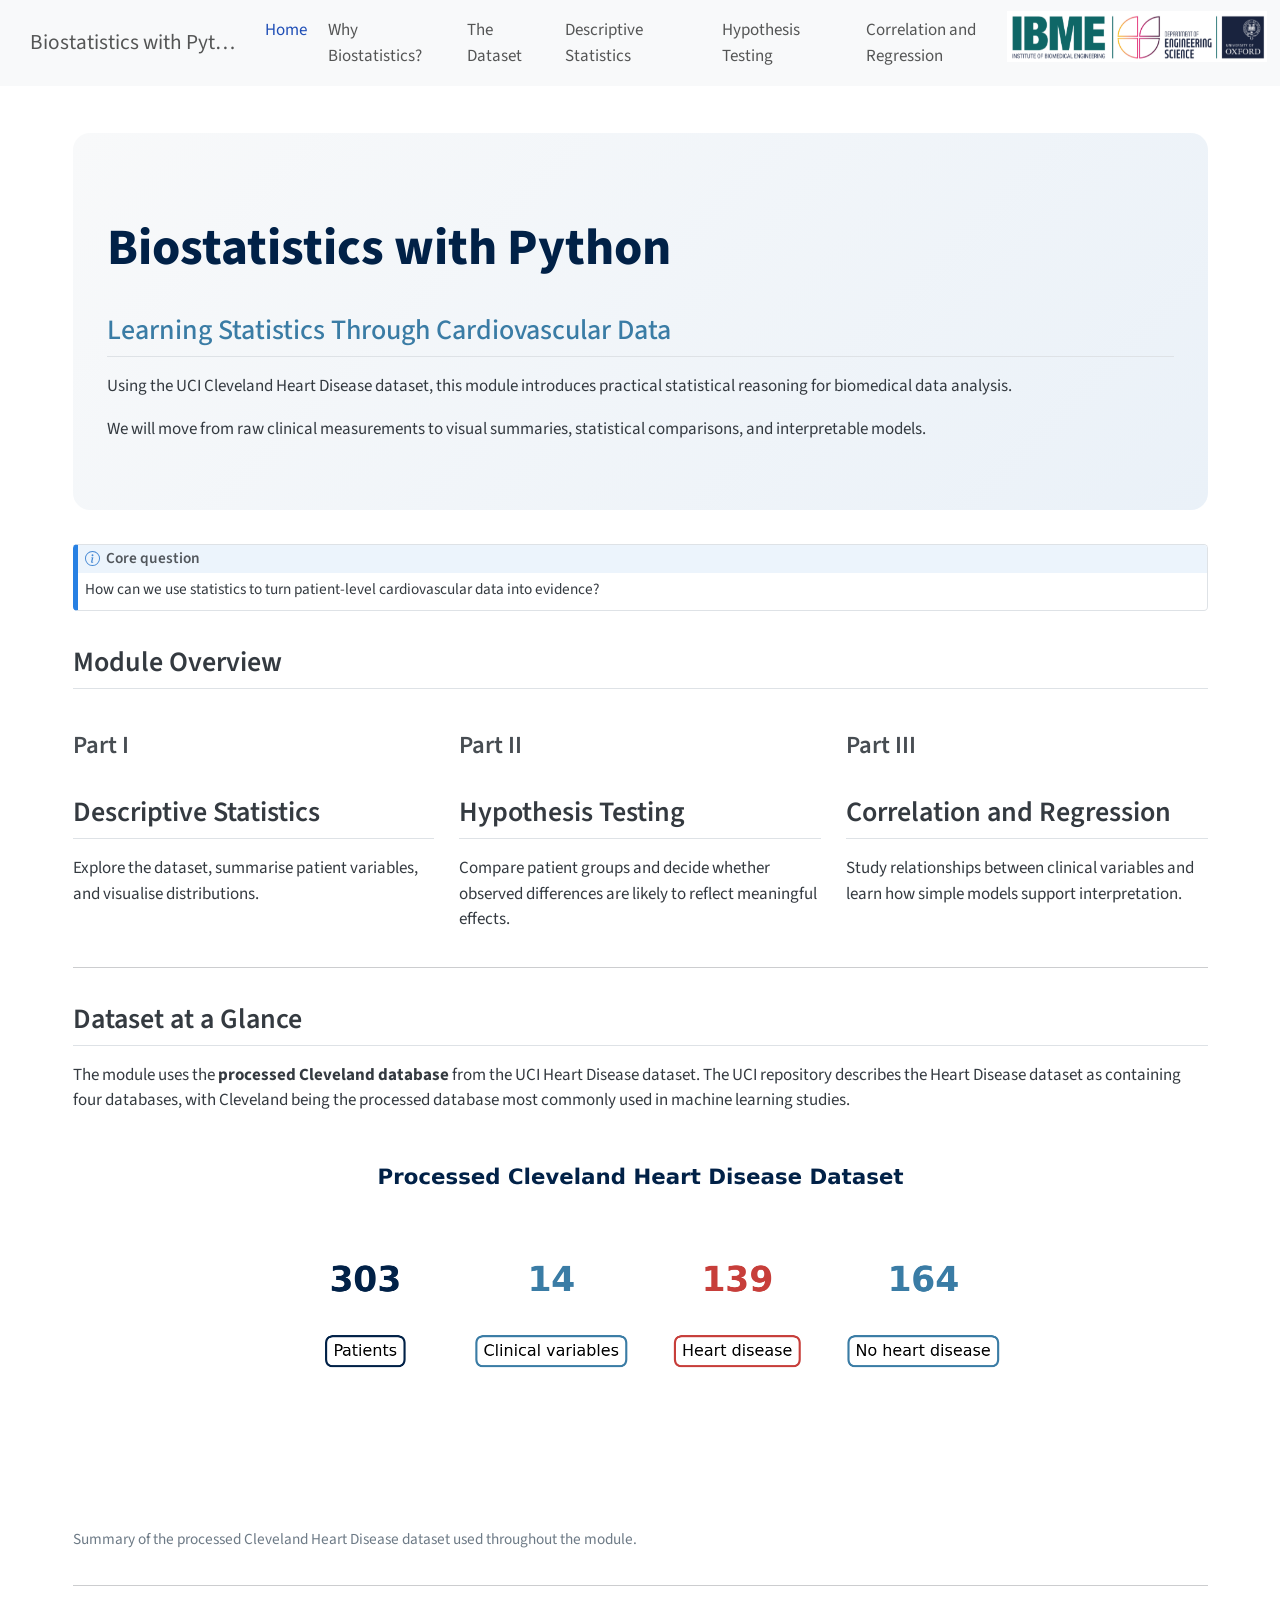
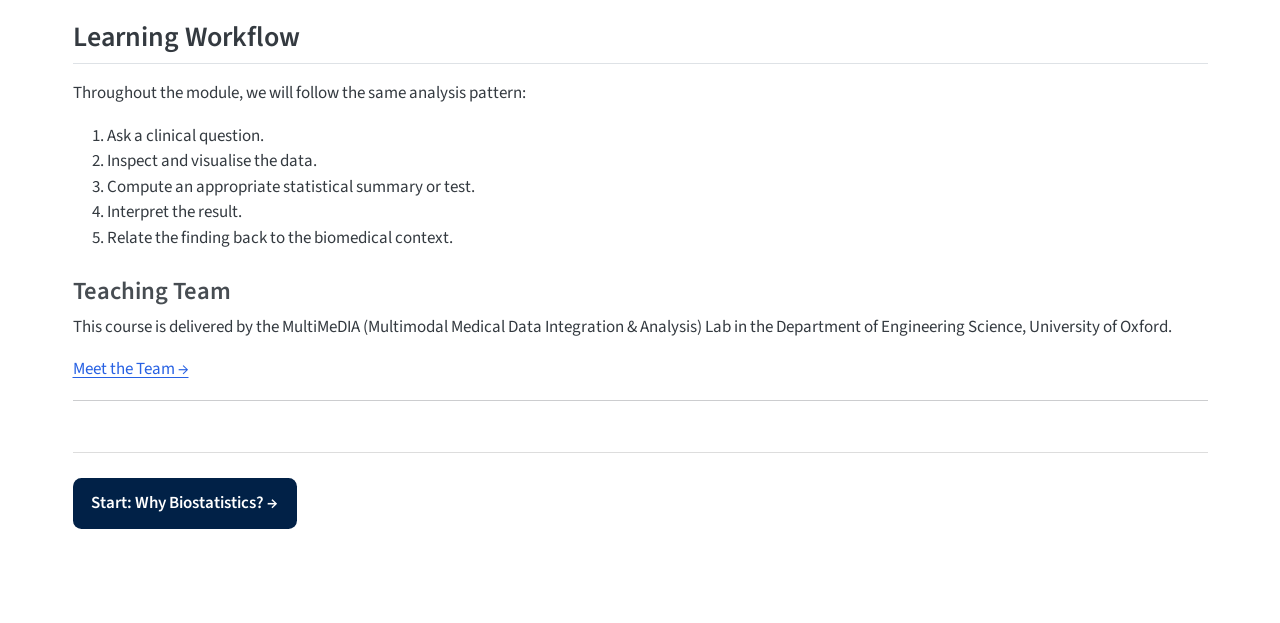
==== docs/index.html @ 5b2df34d "Render final website" ====
<!DOCTYPE html>
<html xmlns="http://www.w3.org/1999/xhtml" lang="en" xml:lang="en"><head>

<meta charset="utf-8">
<meta name="generator" content="quarto-1.9.38">

<meta name="viewport" content="width=device-width, initial-scale=1.0, user-scalable=yes">


<title>Biostatistics with Python</title>
<style>
/* Default styles provided by pandoc.
** See https://pandoc.org/MANUAL.html#variables-for-html for config info.
*/
code{white-space: pre-wrap;}
span.smallcaps{font-variant: small-caps;}
div.columns{display: flex; gap: min(4vw, 1.5em);}
div.column{flex: auto; overflow-x: auto;}
div.hanging-indent{margin-left: 1.5em; text-indent: -1.5em;}
ul.task-list{list-style: none;}
ul.task-list li input[type="checkbox"] {
  width: 0.8em;
  margin: 0 0.8em 0.2em -1em; /* quarto-specific, see https://github.com/quarto-dev/quarto-cli/issues/4556 */ 
  vertical-align: middle;
}
</style>


<script src="site_libs/quarto-nav/quarto-nav.js"></script>
<script src="site_libs/quarto-nav/headroom.min.js"></script>
<script src="site_libs/clipboard/clipboard.min.js"></script>
<script src="site_libs/quarto-search/autocomplete.umd.js"></script>
<script src="site_libs/quarto-search/fuse.min.js"></script>
<script src="site_libs/quarto-search/quarto-search.js"></script>
<meta name="quarto:offset" content="./">
<script src="site_libs/quarto-html/quarto.js" type="module"></script>
<script src="site_libs/quarto-html/tabsets/tabsets.js" type="module"></script>
<script src="site_libs/quarto-html/popper.min.js"></script>
<script src="site_libs/quarto-html/tippy.umd.min.js"></script>
<script src="site_libs/quarto-html/anchor.min.js"></script>
<link href="site_libs/quarto-html/tippy.css" rel="stylesheet">
<link href="site_libs/quarto-html/quarto-syntax-highlighting-15634bcf2e68342d4ad2dfa704d543f6.css" rel="stylesheet" id="quarto-text-highlighting-styles">
<script src="site_libs/bootstrap/bootstrap.min.js"></script>
<link href="site_libs/bootstrap/bootstrap-icons.css" rel="stylesheet">
<link href="site_libs/bootstrap/bootstrap-a0f9fd0d421825b736dc1bbcbcba2219.min.css" rel="stylesheet" append-hash="true" id="quarto-bootstrap" data-mode="light">
<script id="quarto-search-options" type="application/json">{
  "location": "navbar",
  "copy-button": false,
  "collapse-after": 3,
  "panel-placement": "end",
  "type": "overlay",
  "limit": 50,
  "keyboard-shortcut": [
    "f",
    "/",
    "s"
  ],
  "show-item-context": false,
  "language": {
    "search-no-results-text": "No results",
    "search-matching-documents-text": "matching documents",
    "search-copy-link-title": "Copy link to search",
    "search-hide-matches-text": "Hide additional matches",
    "search-more-match-text": "more match in this document",
    "search-more-matches-text": "more matches in this document",
    "search-clear-button-title": "Clear",
    "search-text-placeholder": "",
    "search-detached-cancel-button-title": "Cancel",
    "search-submit-button-title": "Submit",
    "search-label": "Search"
  }
}</script>


<link rel="stylesheet" href="styles.css">
</head>

<body class="nav-fixed quarto-light">

<div id="quarto-search-results"></div>
  <header id="quarto-header" class="headroom fixed-top">
    <nav class="navbar navbar-expand-lg " data-bs-theme="dark">
      <div class="navbar-container container-fluid">
      <div class="navbar-brand-container mx-auto">
    <a class="navbar-brand" href="./index.html">
    <span class="navbar-title">Biostatistics with Python</span>
    </a>
  </div>
            <div id="quarto-search" class="" title="Search"></div>
          <button class="navbar-toggler" type="button" data-bs-toggle="collapse" data-bs-target="#navbarCollapse" aria-controls="navbarCollapse" role="menu" aria-expanded="false" aria-label="Toggle navigation" onclick="if (window.quartoToggleHeadroom) { window.quartoToggleHeadroom(); }">
  <span class="navbar-toggler-icon"></span>
</button>
          <div class="collapse navbar-collapse" id="navbarCollapse">
            <ul class="navbar-nav navbar-nav-scroll me-auto">
  <li class="nav-item">
    <a class="nav-link active" href="./index.html" aria-current="page"> 
<span class="menu-text">Home</span></a>
  </li>  
  <li class="nav-item">
    <a class="nav-link" href="./why-biostatistics.html"> 
<span class="menu-text">Why Biostatistics?</span></a>
  </li>  
  <li class="nav-item">
    <a class="nav-link" href="./meet-the-dataset.html"> 
<span class="menu-text">The Dataset</span></a>
  </li>  
  <li class="nav-item">
    <a class="nav-link" href="./descriptive-statistics.html"> 
<span class="menu-text">Descriptive Statistics</span></a>
  </li>  
  <li class="nav-item">
    <a class="nav-link" href="./hypothesis-testing.html"> 
<span class="menu-text">Hypothesis Testing</span></a>
  </li>  
  <li class="nav-item">
    <a class="nav-link" href="./correlation-regression.html"> 
<span class="menu-text">Correlation and Regression</span></a>
  </li>  
  <li class="nav-item">
    <a class="nav-link" href="./meet-the-team.html"> 
<span class="menu-text">Meet the Team</span></a>
  </li>  
  <li class="nav-item compact">
    <a class="nav-link" href="https://eng.ox.ac.uk/multimedia" target="_blank"> <i class="bi bi-globe" role="img">
</i> 
<span class="menu-text"></span></a>
  </li>  
</ul>
          </div> <!-- /navcollapse -->
            <div class="quarto-navbar-tools">
</div>
      </div> <!-- /container-fluid -->
    </nav>
</header>
<!-- content -->
<div id="quarto-content" class="quarto-container page-columns page-rows-contents page-layout-full page-navbar">
<!-- sidebar -->
<!-- margin-sidebar -->
    
<!-- main -->
<main class="content column-page" id="quarto-document-content"><header id="title-block-header" class="quarto-title-block"></header>




<section id="biostatistics-with-python" class="level1 hero-banner">
<h1>Biostatistics with Python</h1>
<section id="learning-statistics-through-cardiovascular-data" class="level2">
<h2 class="anchored" data-anchor-id="learning-statistics-through-cardiovascular-data">Learning Statistics Through Cardiovascular Data</h2>
<p>Using the UCI Cleveland Heart Disease dataset, this module introduces practical statistical reasoning for biomedical data analysis.</p>
<p>We will move from raw clinical measurements to visual summaries, statistical comparisons, and interpretable models.</p>
</section>
</section>
<div class="callout callout-style-default callout-note callout-titled" title="Core question">
<div class="callout-header d-flex align-content-center">
<div class="callout-icon-container">
<i class="callout-icon"></i>
</div>
<div class="callout-title-container flex-fill">
<span class="screen-reader-only">Note</span>Core question
</div>
</div>
<div class="callout-body-container callout-body">
<p>How can we use statistics to turn patient-level cardiovascular data into evidence?</p>
</div>
</div>
<section id="module-overview" class="level2">
<h2 class="anchored" data-anchor-id="module-overview">Module Overview</h2>
<div class="grid">
<div class="g-col-4">
<section id="part-i" class="level3">
<h3 class="anchored" data-anchor-id="part-i">Part I</h3>
</section>
<section id="descriptive-statistics" class="level2">
<h2 class="anchored" data-anchor-id="descriptive-statistics">Descriptive Statistics</h2>
<p>Explore the dataset, summarise patient variables, and visualise distributions.</p>
</section>
</div>
<div class="g-col-4">
<section id="part-ii" class="level3">
<h3 class="anchored" data-anchor-id="part-ii">Part II</h3>
</section>
<section id="hypothesis-testing" class="level2">
<h2 class="anchored" data-anchor-id="hypothesis-testing">Hypothesis Testing</h2>
<p>Compare patient groups and decide whether observed differences are likely to reflect meaningful effects.</p>
</section>
</div>
<div class="g-col-4">
<section id="part-iii" class="level3">
<h3 class="anchored" data-anchor-id="part-iii">Part III</h3>
</section>
<section id="correlation-and-regression" class="level2">
<h2 class="anchored" data-anchor-id="correlation-and-regression">Correlation and Regression</h2>
<p>Study relationships between clinical variables and learn how simple models support interpretation.</p>
</section>
</div>
</div>
<hr>
</section>
<section id="dataset-at-a-glance" class="level2">
<h2 class="anchored" data-anchor-id="dataset-at-a-glance">Dataset at a Glance</h2>
<p>The module uses the <strong>processed Cleveland database</strong> from the UCI Heart Disease dataset. The UCI repository describes the Heart Disease dataset as containing four databases, with Cleveland being the processed database most commonly used in machine learning studies.</p>
<div id="5dc4c523" class="cell" data-execution_count="1">
<div class="cell-output cell-output-display">
<div class="quarto-figure quarto-figure-center">
<figure class="figure">
<p><img src="index_files/figure-html/cell-2-output-1.png" width="763" height="389" class="figure-img"></p>
<figcaption>Summary of the processed Cleveland Heart Disease dataset used throughout the module.</figcaption>
</figure>
</div>
</div>
</div>
<hr>
</section>
<section id="learning-workflow" class="level2">
<h2 class="anchored" data-anchor-id="learning-workflow">Learning Workflow</h2>
<p>Throughout the module, we will follow the same analysis pattern:</p>
<ol type="1">
<li>Ask a clinical question.</li>
<li>Inspect and visualise the data.</li>
<li>Compute an appropriate statistical summary or test.</li>
<li>Interpret the result.</li>
<li>Relate the finding back to the biomedical context.</li>
</ol>
<section id="teaching-team" class="level3">
<h3 class="anchored" data-anchor-id="teaching-team">Teaching Team</h3>
<p>This course is delivered by the MultiMeDIA (Multimodal Medical Data Integration &amp; Analysis) Lab in the Department of Engineering Science, University of Oxford.</p>
<div style="margin-top: 1rem;">
<p><a class="home-button" href="meet-the-team.html"> Meet the Team → </a></p>
</div>
<hr>
<div class="page-navigation column-page">
<p><a class="nav-button next" href="why-biostatistics.html">Start: Why Biostatistics? →</a></p>
</div>


</section>
</section>

</main> <!-- /main -->
<script id="quarto-html-after-body" type="application/javascript">
  window.document.addEventListener("DOMContentLoaded", function (event) {
    const icon = "";
    const anchorJS = new window.AnchorJS();
    anchorJS.options = {
      placement: 'right',
      icon: icon
    };
    anchorJS.add('.anchored');
    const isCodeAnnotation = (el) => {
      for (const clz of el.classList) {
        if (clz.startsWith('code-annotation-')) {                     
          return true;
        }
      }
      return false;
    }
    const onCopySuccess = function(e) {
      // button target
      const button = e.trigger;
      // don't keep focus
      button.blur();
      // flash "checked"
      button.classList.add('code-copy-button-checked');
      var currentTitle = button.getAttribute("title");
      button.setAttribute("title", "Copied!");
      let tooltip;
      if (window.bootstrap) {
        button.setAttribute("data-bs-toggle", "tooltip");
        button.setAttribute("data-bs-placement", "left");
        button.setAttribute("data-bs-title", "Copied!");
        tooltip = new bootstrap.Tooltip(button, 
          { trigger: "manual", 
            customClass: "code-copy-button-tooltip",
            offset: [0, -8]});
        tooltip.show();    
      }
      setTimeout(function() {
        if (tooltip) {
          tooltip.hide();
          button.removeAttribute("data-bs-title");
          button.removeAttribute("data-bs-toggle");
          button.removeAttribute("data-bs-placement");
        }
        button.setAttribute("title", currentTitle);
        button.classList.remove('code-copy-button-checked');
      }, 1000);
      // clear code selection
      e.clearSelection();
    }
    const getTextToCopy = function(trigger) {
      const outerScaffold = trigger.parentElement.cloneNode(true);
      const codeEl = outerScaffold.querySelector('code');
      for (const childEl of codeEl.children) {
        if (isCodeAnnotation(childEl)) {
          childEl.remove();
        }
      }
      return codeEl.innerText;
    }
    const clipboard = new window.ClipboardJS('.code-copy-button:not([data-in-quarto-modal])', {
      text: getTextToCopy
    });
    clipboard.on('success', onCopySuccess);
    if (window.document.getElementById('quarto-embedded-source-code-modal')) {
      const clipboardModal = new window.ClipboardJS('.code-copy-button[data-in-quarto-modal]', {
        text: getTextToCopy,
        container: window.document.getElementById('quarto-embedded-source-code-modal')
      });
      clipboardModal.on('success', onCopySuccess);
    }
      var localhostRegex = new RegExp(/^(?:http|https):\/\/localhost\:?[0-9]*\//);
      var mailtoRegex = new RegExp(/^mailto:/);
        var filterRegex = new RegExp("https:\/\/multimedia-oxford\.github\.io\/Biostatistics\/");
      var isInternal = (href) => {
          return filterRegex.test(href) || localhostRegex.test(href) || mailtoRegex.test(href);
      }
      // Inspect non-navigation links and adorn them if external
     var links = window.document.querySelectorAll('a[href]:not(.nav-link):not(.navbar-brand):not(.toc-action):not(.sidebar-link):not(.sidebar-item-toggle):not(.pagination-link):not(.no-external):not([aria-hidden]):not(.dropdown-item):not(.quarto-navigation-tool):not(.about-link)');
      for (var i=0; i<links.length; i++) {
        const link = links[i];
        if (!isInternal(link.href)) {
          // undo the damage that might have been done by quarto-nav.js in the case of
          // links that we want to consider external
          if (link.dataset.originalHref !== undefined) {
            link.href = link.dataset.originalHref;
          }
        }
      }
    function tippyHover(el, contentFn, onTriggerFn, onUntriggerFn) {
      const config = {
        allowHTML: true,
        maxWidth: 500,
        delay: 100,
        arrow: false,
        appendTo: function(el) {
            return el.parentElement;
        },
        interactive: true,
        interactiveBorder: 10,
        theme: 'quarto',
        placement: 'bottom-start',
      };
      if (contentFn) {
        config.content = contentFn;
      }
      if (onTriggerFn) {
        config.onTrigger = onTriggerFn;
      }
      if (onUntriggerFn) {
        config.onUntrigger = onUntriggerFn;
      }
      window.tippy(el, config); 
    }
    const noterefs = window.document.querySelectorAll('a[role="doc-noteref"]');
    for (var i=0; i<noterefs.length; i++) {
      const ref = noterefs[i];
      tippyHover(ref, function() {
        // use id or data attribute instead here
        let href = ref.getAttribute('data-footnote-href') || ref.getAttribute('href');
        try { href = new URL(href).hash; } catch {}
        const id = href.replace(/^#\/?/, "");
        const note = window.document.getElementById(id);
        if (note) {
          return note.innerHTML;
        } else {
          return "";
        }
      });
    }
    const xrefs = window.document.querySelectorAll('a.quarto-xref');
    const processXRef = (id, note) => {
      // Strip column container classes
      const stripColumnClz = (el) => {
        el.classList.remove("page-full", "page-columns");
        if (el.children) {
          for (const child of el.children) {
            stripColumnClz(child);
          }
        }
      }
      stripColumnClz(note)
      if (id === null || id.startsWith('sec-')) {
        // Special case sections, only their first couple elements
        const container = document.createElement("div");
        if (note.children && note.children.length > 2) {
          container.appendChild(note.children[0].cloneNode(true));
          for (let i = 1; i < note.children.length; i++) {
            const child = note.children[i];
            if (child.tagName === "P" && child.innerText === "") {
              continue;
            } else {
              container.appendChild(child.cloneNode(true));
              break;
            }
          }
          if (window.Quarto?.typesetMath) {
            window.Quarto.typesetMath(container);
          }
          return container.innerHTML
        } else {
          if (window.Quarto?.typesetMath) {
            window.Quarto.typesetMath(note);
          }
          return note.innerHTML;
        }
      } else {
        // Remove any anchor links if they are present
        const anchorLink = note.querySelector('a.anchorjs-link');
        if (anchorLink) {
          anchorLink.remove();
        }
        if (window.Quarto?.typesetMath) {
          window.Quarto.typesetMath(note);
        }
        if (note.classList.contains("callout")) {
          return note.outerHTML;
        } else {
          return note.innerHTML;
        }
      }
    }
    for (var i=0; i<xrefs.length; i++) {
      const xref = xrefs[i];
      tippyHover(xref, undefined, function(instance) {
        instance.disable();
        let url = xref.getAttribute('href');
        let hash = undefined; 
        if (url.startsWith('#')) {
          hash = url;
        } else {
          try { hash = new URL(url).hash; } catch {}
        }
        if (hash) {
          const id = hash.replace(/^#\/?/, "");
          const note = window.document.getElementById(id);
          if (note !== null) {
            try {
              const html = processXRef(id, note.cloneNode(true));
              instance.setContent(html);
            } finally {
              instance.enable();
              instance.show();
            }
          } else {
            // See if we can fetch this
            fetch(url.split('#')[0])
            .then(res => res.text())
            .then(html => {
              const parser = new DOMParser();
              const htmlDoc = parser.parseFromString(html, "text/html");
              const note = htmlDoc.getElementById(id);
              if (note !== null) {
                const html = processXRef(id, note);
                instance.setContent(html);
              } 
            }).finally(() => {
              instance.enable();
              instance.show();
            });
          }
        } else {
          // See if we can fetch a full url (with no hash to target)
          // This is a special case and we should probably do some content thinning / targeting
          fetch(url)
          .then(res => res.text())
          .then(html => {
            const parser = new DOMParser();
            const htmlDoc = parser.parseFromString(html, "text/html");
            const note = htmlDoc.querySelector('main.content');
            if (note !== null) {
              // This should only happen for chapter cross references
              // (since there is no id in the URL)
              // remove the first header
              if (note.children.length > 0 && note.children[0].tagName === "HEADER") {
                note.children[0].remove();
              }
              const html = processXRef(null, note);
              instance.setContent(html);
            } 
          }).finally(() => {
            instance.enable();
            instance.show();
          });
        }
      }, function(instance) {
      });
    }
        let selectedAnnoteEl;
        const selectorForAnnotation = ( cell, annotation) => {
          let cellAttr = 'data-code-cell="' + cell + '"';
          let lineAttr = 'data-code-annotation="' +  annotation + '"';
          const selector = 'span[' + cellAttr + '][' + lineAttr + ']';
          return selector;
        }
        const selectCodeLines = (annoteEl) => {
          const doc = window.document;
          const targetCell = annoteEl.getAttribute("data-target-cell");
          const targetAnnotation = annoteEl.getAttribute("data-target-annotation");
          const annoteSpan = window.document.querySelector(selectorForAnnotation(targetCell, targetAnnotation));
          const lines = annoteSpan.getAttribute("data-code-lines").split(",");
          const lineIds = lines.map((line) => {
            return targetCell + "-" + line;
          })
          let top = null;
          let height = null;
          let parent = null;
          if (lineIds.length > 0) {
              //compute the position of the single el (top and bottom and make a div)
              const el = window.document.getElementById(lineIds[0]);
              top = el.offsetTop;
              height = el.offsetHeight;
              parent = el.parentElement.parentElement;
            if (lineIds.length > 1) {
              const lastEl = window.document.getElementById(lineIds[lineIds.length - 1]);
              const bottom = lastEl.offsetTop + lastEl.offsetHeight;
              height = bottom - top;
            }
            if (top !== null && height !== null && parent !== null) {
              // cook up a div (if necessary) and position it 
              let div = window.document.getElementById("code-annotation-line-highlight");
              if (div === null) {
                div = window.document.createElement("div");
                div.setAttribute("id", "code-annotation-line-highlight");
                div.style.position = 'absolute';
                parent.appendChild(div);
              }
              div.style.top = top - 2 + "px";
              div.style.height = height + 4 + "px";
              div.style.left = 0;
              let gutterDiv = window.document.getElementById("code-annotation-line-highlight-gutter");
              if (gutterDiv === null) {
                gutterDiv = window.document.createElement("div");
                gutterDiv.setAttribute("id", "code-annotation-line-highlight-gutter");
                gutterDiv.style.position = 'absolute';
                const codeCell = window.document.getElementById(targetCell);
                const gutter = codeCell.querySelector('.code-annotation-gutter');
                gutter.appendChild(gutterDiv);
              }
              gutterDiv.style.top = top - 2 + "px";
              gutterDiv.style.height = height + 4 + "px";
            }
            selectedAnnoteEl = annoteEl;
          }
        };
        const unselectCodeLines = () => {
          const elementsIds = ["code-annotation-line-highlight", "code-annotation-line-highlight-gutter"];
          elementsIds.forEach((elId) => {
            const div = window.document.getElementById(elId);
            if (div) {
              div.remove();
            }
          });
          selectedAnnoteEl = undefined;
        };
          // Handle positioning of the toggle
      window.addEventListener(
        "resize",
        throttle(() => {
          elRect = undefined;
          if (selectedAnnoteEl) {
            selectCodeLines(selectedAnnoteEl);
          }
        }, 10)
      );
      function throttle(fn, ms) {
      let throttle = false;
      let timer;
        return (...args) => {
          if(!throttle) { // first call gets through
              fn.apply(this, args);
              throttle = true;
          } else { // all the others get throttled
              if(timer) clearTimeout(timer); // cancel #2
              timer = setTimeout(() => {
                fn.apply(this, args);
                timer = throttle = false;
              }, ms);
          }
        };
      }
        // Attach click handler to the DT
        const annoteDls = window.document.querySelectorAll('dt[data-target-cell]');
        for (const annoteDlNode of annoteDls) {
          annoteDlNode.addEventListener('click', (event) => {
            const clickedEl = event.target;
            if (clickedEl !== selectedAnnoteEl) {
              unselectCodeLines();
              const activeEl = window.document.querySelector('dt[data-target-cell].code-annotation-active');
              if (activeEl) {
                activeEl.classList.remove('code-annotation-active');
              }
              selectCodeLines(clickedEl);
              clickedEl.classList.add('code-annotation-active');
            } else {
              // Unselect the line
              unselectCodeLines();
              clickedEl.classList.remove('code-annotation-active');
            }
          });
        }
    const findCites = (el) => {
      const parentEl = el.parentElement;
      if (parentEl) {
        const cites = parentEl.dataset.cites;
        if (cites) {
          return {
            el,
            cites: cites.split(' ')
          };
        } else {
          return findCites(el.parentElement)
        }
      } else {
        return undefined;
      }
    };
    var bibliorefs = window.document.querySelectorAll('a[role="doc-biblioref"]');
    for (var i=0; i<bibliorefs.length; i++) {
      const ref = bibliorefs[i];
      const citeInfo = findCites(ref);
      if (citeInfo) {
        tippyHover(citeInfo.el, function() {
          var popup = window.document.createElement('div');
          citeInfo.cites.forEach(function(cite) {
            var citeDiv = window.document.createElement('div');
            citeDiv.classList.add('hanging-indent');
            citeDiv.classList.add('csl-entry');
            var biblioDiv = window.document.getElementById('ref-' + cite);
            if (biblioDiv) {
              citeDiv.innerHTML = biblioDiv.innerHTML;
            }
            popup.appendChild(citeDiv);
          });
          return popup.innerHTML;
        });
      }
    }
  });
  </script>
</div> <!-- /content -->




</body></html>
---- docs/site_libs/quarto-html/tippy.css ----
.tippy-box[data-animation=fade][data-state=hidden]{opacity:0}[data-tippy-root]{max-width:calc(100vw - 10px)}.tippy-box{position:relative;background-color:#333;color:#fff;border-radius:4px;font-size:14px;line-height:1.4;white-space:normal;outline:0;transition-property:transform,visibility,opacity}.tippy-box[data-placement^=top]>.tippy-arrow{bottom:0}.tippy-box[data-placement^=top]>.tippy-arrow:before{bottom:-7px;left:0;border-width:8px 8px 0;border-top-color:initial;transform-origin:center top}.tippy-box[data-placement^=bottom]>.tippy-arrow{top:0}.tippy-box[data-placement^=bottom]>.tippy-arrow:before{top:-7px;left:0;border-width:0 8px 8px;border-bottom-color:initial;transform-origin:center bottom}.tippy-box[data-placement^=left]>.tippy-arrow{right:0}.tippy-box[data-placement^=left]>.tippy-arrow:before{border-width:8px 0 8px 8px;border-left-color:initial;right:-7px;transform-origin:center left}.tippy-box[data-placement^=right]>.tippy-arrow{left:0}.tippy-box[data-placement^=right]>.tippy-arrow:before{left:-7px;border-width:8px 8px 8px 0;border-right-color:initial;transform-origin:center right}.tippy-box[data-inertia][data-state=visible]{transition-timing-function:cubic-bezier(.54,1.5,.38,1.11)}.tippy-arrow{width:16px;height:16px;color:#333}.tippy-arrow:before{content:"";position:absolute;border-color:transparent;border-style:solid}.tippy-content{position:relative;padding:5px 9px;z-index:1}
---- docs/site_libs/quarto-html/quarto-syntax-highlighting-15634bcf2e68342d4ad2dfa704d543f6.css ----
/* quarto syntax highlight colors */
:root {
  --quarto-hl-ot-color: #003B4F;
  --quarto-hl-at-color: #657422;
  --quarto-hl-ss-color: #20794D;
  --quarto-hl-an-color: #5E5E5E;
  --quarto-hl-fu-color: #4758AB;
  --quarto-hl-st-color: #20794D;
  --quarto-hl-cf-color: #003B4F;
  --quarto-hl-op-color: #5E5E5E;
  --quarto-hl-er-color: #AD0000;
  --quarto-hl-bn-color: #AD0000;
  --quarto-hl-al-color: #AD0000;
  --quarto-hl-va-color: #111111;
  --quarto-hl-bu-color: inherit;
  --quarto-hl-ex-color: inherit;
  --quarto-hl-pp-color: #AD0000;
  --quarto-hl-in-color: #5E5E5E;
  --quarto-hl-vs-color: #20794D;
  --quarto-hl-wa-color: #5E5E5E;
  --quarto-hl-do-color: #5E5E5E;
  --quarto-hl-im-color: #00769E;
  --quarto-hl-ch-color: #20794D;
  --quarto-hl-dt-color: #AD0000;
  --quarto-hl-fl-color: #AD0000;
  --quarto-hl-co-color: #5E5E5E;
  --quarto-hl-cv-color: #5E5E5E;
  --quarto-hl-cn-color: #8f5902;
  --quarto-hl-sc-color: #5E5E5E;
  --quarto-hl-dv-color: #AD0000;
  --quarto-hl-kw-color: #003B4F;
}

/* other quarto variables */
:root {
  --quarto-font-monospace: SFMono-Regular, Menlo, Monaco, Consolas, "Liberation Mono", "Courier New", monospace;
}

/* syntax highlight based on Pandoc's rules */
pre > code.sourceCode > span {
  color: #003B4F;
}

code.sourceCode > span {
  color: #003B4F;
}

div.sourceCode,
div.sourceCode pre.sourceCode {
  color: #003B4F;
}

/* Normal */
code span {
  color: #003B4F;
}

/* Alert */
code span.al {
  color: #AD0000;
  font-style: inherit;
}

/* Annotation */
code span.an {
  color: #5E5E5E;
  font-style: inherit;
}

/* Attribute */
code span.at {
  color: #657422;
  font-style: inherit;
}

/* BaseN */
code span.bn {
  color: #AD0000;
  font-style: inherit;
}

/* BuiltIn */
code span.bu {
  font-style: inherit;
}

/* ControlFlow */
code span.cf {
  color: #003B4F;
  font-weight: bold;
  font-style: inherit;
}

/* Char */
code span.ch {
  color: #20794D;
  font-style: inherit;
}

/* Constant */
code span.cn {
  color: #8f5902;
  font-style: inherit;
}

/* Comment */
code span.co {
  color: #5E5E5E;
  font-style: inherit;
}

/* CommentVar */
code span.cv {
  color: #5E5E5E;
  font-style: italic;
}

/* Documentation */
code span.do {
  color: #5E5E5E;
  font-style: italic;
}

/* DataType */
code span.dt {
  color: #AD0000;
  font-style: inherit;
}

/* DecVal */
code span.dv {
  color: #AD0000;
  font-style: inherit;
}

/* Error */
code span.er {
  color: #AD0000;
  font-style: inherit;
}

/* Extension */
code span.ex {
  font-style: inherit;
}

/* Float */
code span.fl {
  color: #AD0000;
  font-style: inherit;
}

/* Function */
code span.fu {
  color: #4758AB;
  font-style: inherit;
}

/* Import */
code span.im {
  color: #00769E;
  font-style: inherit;
}

/* Information */
code span.in {
  color: #5E5E5E;
  font-style: inherit;
}

/* Keyword */
code span.kw {
  color: #003B4F;
  font-weight: bold;
  font-style: inherit;
}

/* Operator */
code span.op {
  color: #5E5E5E;
  font-style: inherit;
}

/* Other */
code span.ot {
  color: #003B4F;
  font-style: inherit;
}

/* Preprocessor */
code span.pp {
  color: #AD0000;
  font-style: inherit;
}

/* SpecialChar */
code span.sc {
  color: #5E5E5E;
  font-style: inherit;
}

/* SpecialString */
code span.ss {
  color: #20794D;
  font-style: inherit;
}

/* String */
code span.st {
  color: #20794D;
  font-style: inherit;
}

/* Variable */
code span.va {
  color: #111111;
  font-style: inherit;
}

/* VerbatimString */
code span.vs {
  color: #20794D;
  font-style: inherit;
}

/* Warning */
code span.wa {
  color: #5E5E5E;
  font-style: italic;
}

.prevent-inlining {
  content: "</";
}

/*# sourceMappingURL=f23921c56f73e400b49028c9186a1aa0.css.map */
---- docs/styles.css ----
.hero-banner {
  padding: 3rem 2rem;
  border-radius: 1rem;
  background: linear-gradient(135deg, #f8f9fa 0%, #eaf1f8 100%);
  margin-bottom: 2rem;
}

.hero-banner h1 {
  color: #002147;
  font-size: 3rem;
  font-weight: 750;
}

.hero-banner h2 {
  color: #3A7CA5;
  font-weight: 500;
}

.homepage #title-block-header {
  display: none;
}

.callout-note {
  border-left-color: #002147;
}

.callout-tip {
  border-left-color: #3A7CA5;
}

.callout-important {
  border-left-color: #C73E3A;
}

.callout-warning {
  border-left-color: #C73E3A;
}

.quarto-title-block .title {
  color: #002147;
}

table {
  width: 100%;
}

.figure-caption {
  font-size: 0.95rem;
  color: #555555;
}

img {
  border-radius: 0.35rem;
}

.subtitle {
  color: #3A7CA5;
}

/* Department/IBME/Oxford logo on the top-right of every page. */
body::before {
  content: "";
  position: fixed;
  top: 0.45rem;
  right: 0.75rem;
  width: 260px;
  height: 58px;
  background-image: url("image/logo.png");
  background-repeat: no-repeat;
  background-size: contain;
  background-position: right center;
  z-index: 1100;
  pointer-events: none;
}

.navbar {
  min-height: 76px;
  padding-right: 300px;
}

/* Hide the large logo on narrower screens to avoid overlap. */
@media (max-width: 1250px) {
  body::before {
    display: none;
  }

  .navbar {
    min-height: 56px;
  }
}


.page-navigation {
  display: flex;
  justify-content: space-between;
  gap: 1rem;
  margin-top: 3rem;
  padding-top: 1.5rem;
  border-top: 1px solid #dddddd;
}

.nav-button {
  display: inline-block;
  padding: 0.75rem 1.1rem;
  border-radius: 0.5rem;
  background: #002147;
  color: white;
  text-decoration: none;
  font-weight: 600;
}

.nav-button:hover {
  background: #3A7CA5;
  color: white;
  text-decoration: none;
}

.nav-button.next {
  margin-left: auto;
}

.nav-button.previous {
  margin-right: auto;
}

.team-grid {
  display: grid;
  grid-template-columns: repeat(auto-fit, minmax(220px, 1fr));
  gap: 1.5rem;
  margin-top: 1.5rem;
}

.team-grid.single {
  max-width: 320px;
}

.team-card {
  border: 1px solid #dddddd;
  border-radius: 1rem;
  padding: 1.25rem;
  background: #ffffff;
  box-shadow: 0 2px 8px rgba(0,0,0,0.04);
  text-align: center;
}

.team-card img {
  width: 150px;
  height: 150px;
  object-fit: cover;
  border-radius: 50%;
  margin-bottom: 1rem;
}
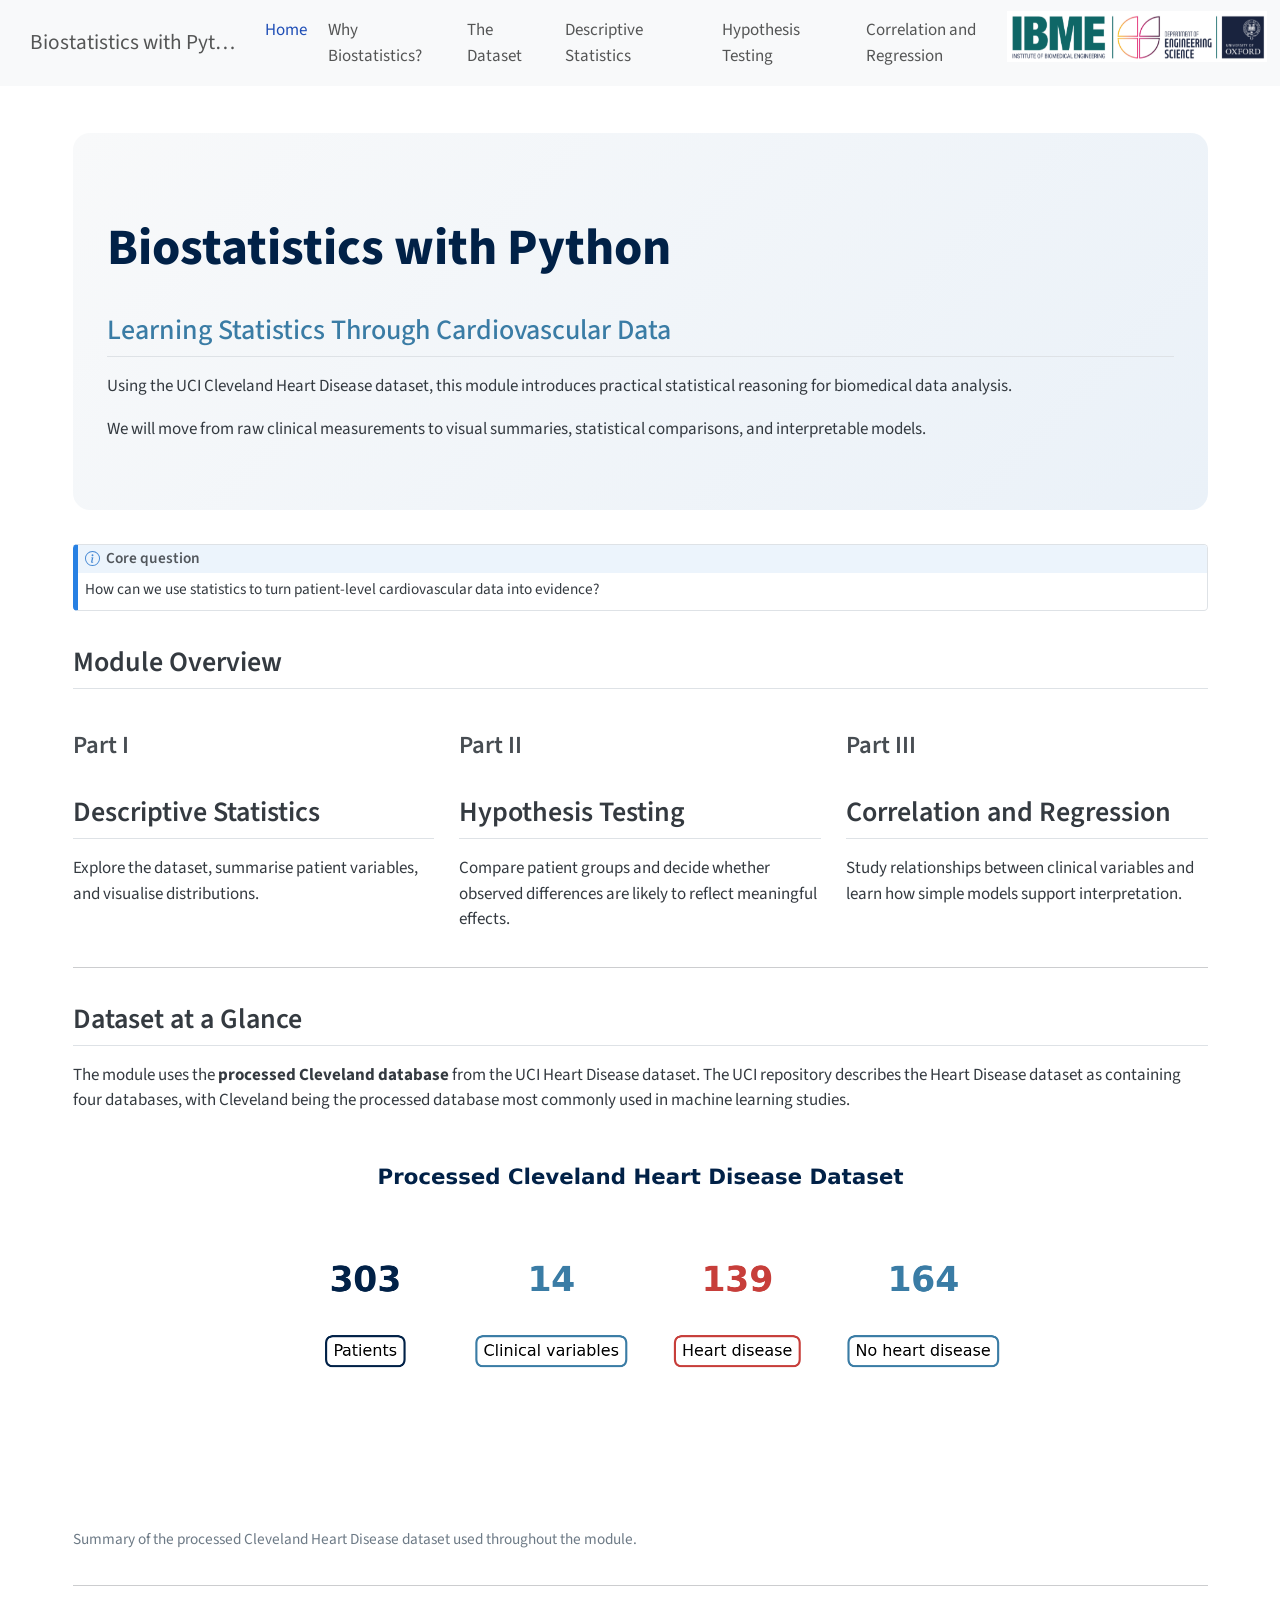
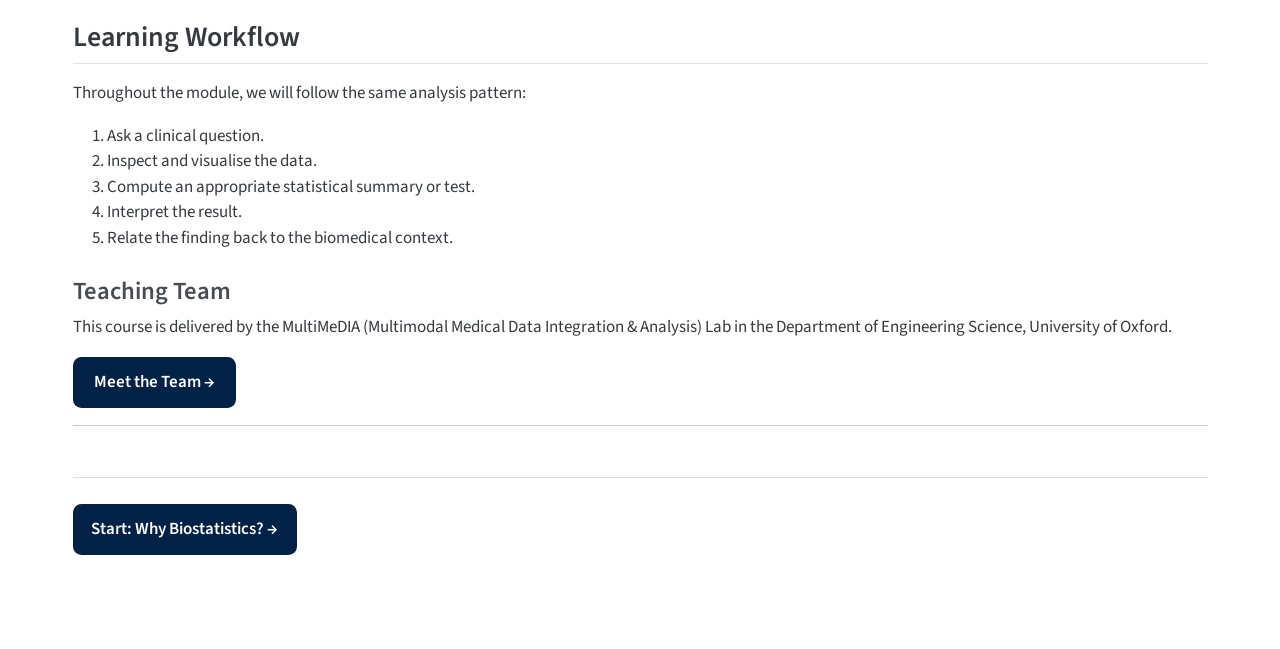
==== commit b1609a6b: "Render final website" ====
--- a/docs/index.html
+++ b/docs/index.html
@@ -200,7 +200,7 @@
 <section id="dataset-at-a-glance" class="level2">
 <h2 class="anchored" data-anchor-id="dataset-at-a-glance">Dataset at a Glance</h2>
 <p>The module uses the <strong>processed Cleveland database</strong> from the UCI Heart Disease dataset. The UCI repository describes the Heart Disease dataset as containing four databases, with Cleveland being the processed database most commonly used in machine learning studies.</p>
-<div id="5dc4c523" class="cell" data-execution_count="1">
+<div id="88c553ed" class="cell" data-execution_count="1">
 <div class="cell-output cell-output-display">
 <div class="quarto-figure quarto-figure-center">
 <figure class="figure">
--- a/docs/styles.css
+++ b/docs/styles.css
@@ -150,3 +150,27 @@
   border-radius: 50%;
   margin-bottom: 1rem;
 }
+
+.team-name {
+  text-align: center;
+  font-size: 1.25rem;
+  font-weight: 700;
+  margin: 0.5rem 0 0.75rem 0;
+  color: #002147;
+}
+
+.home-button {
+  display: inline-block;
+  padding: 0.75rem 1.25rem;
+  border-radius: 0.5rem;
+  background: #002147;
+  color: white !important;
+  text-decoration: none;
+  font-weight: 600;
+}
+
+.home-button:hover {
+  background: #3A7CA5;
+  color: white !important;
+  text-decoration: none;
+}
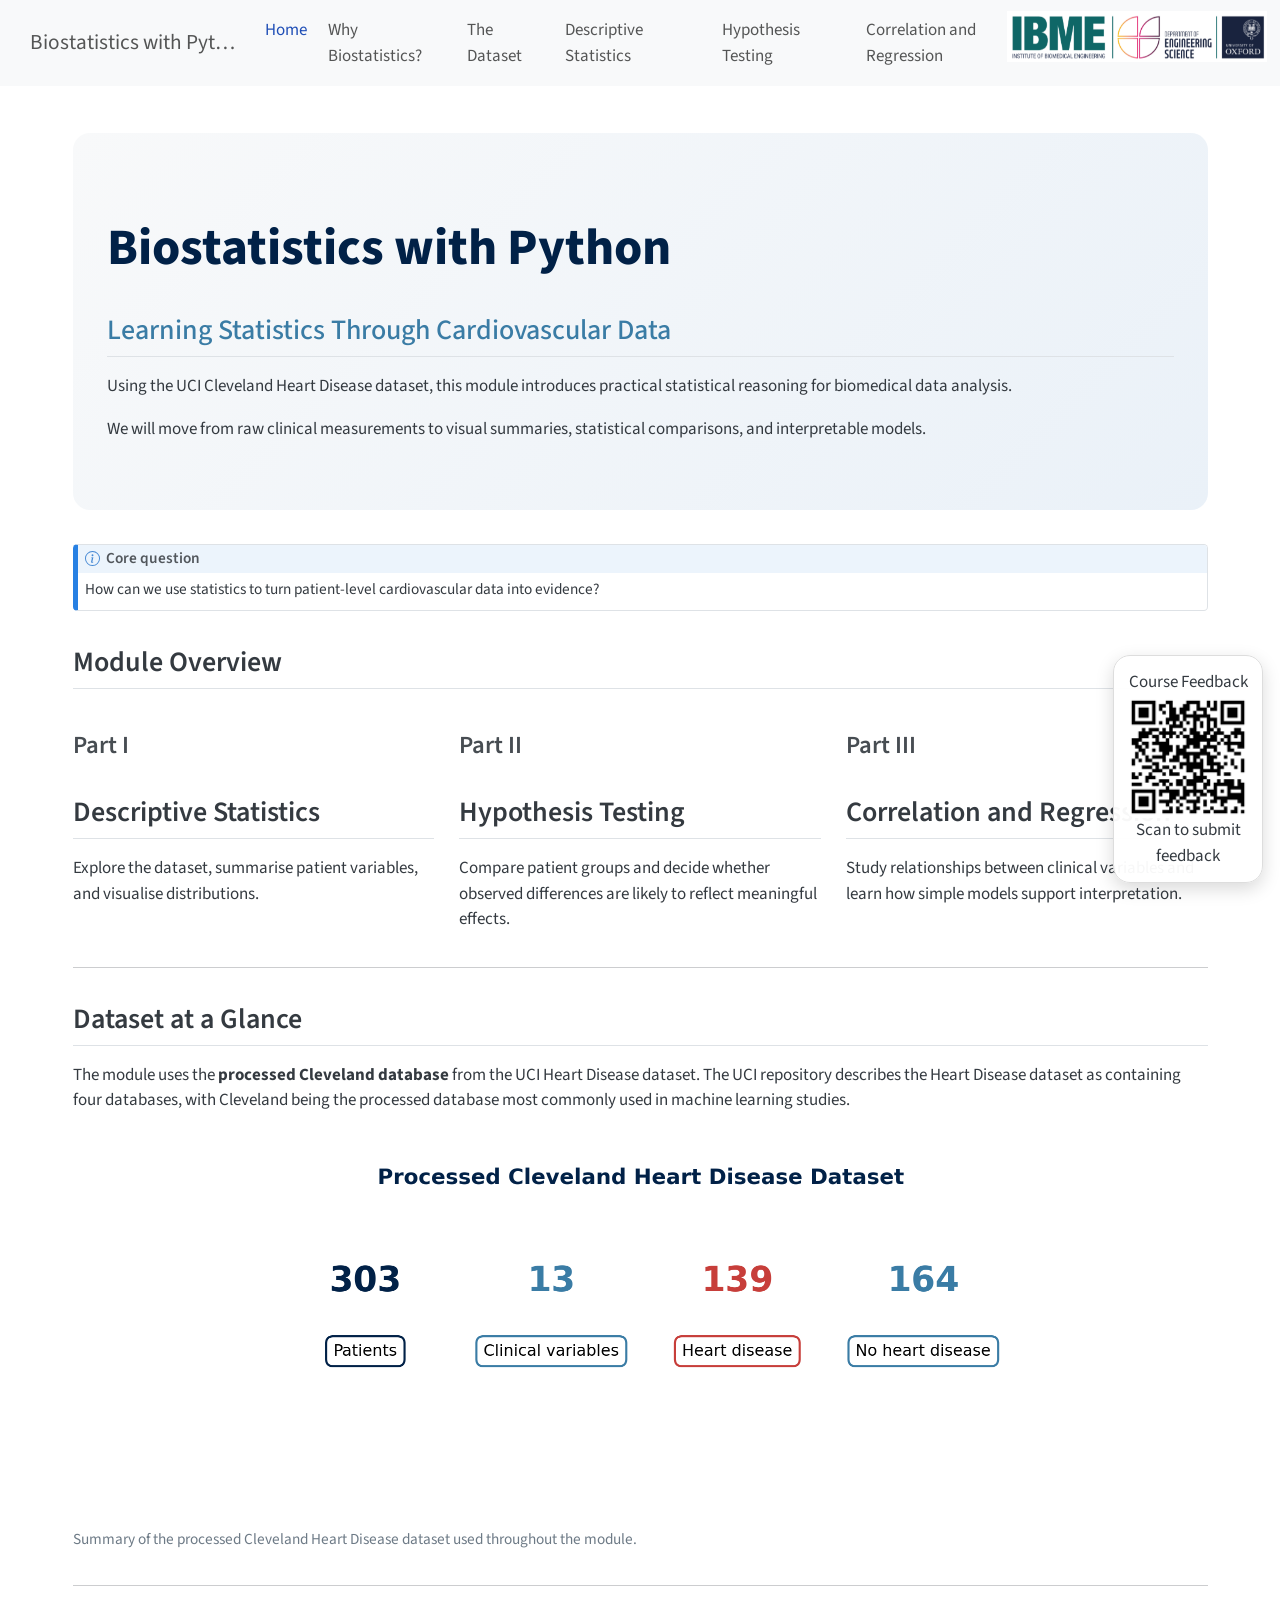
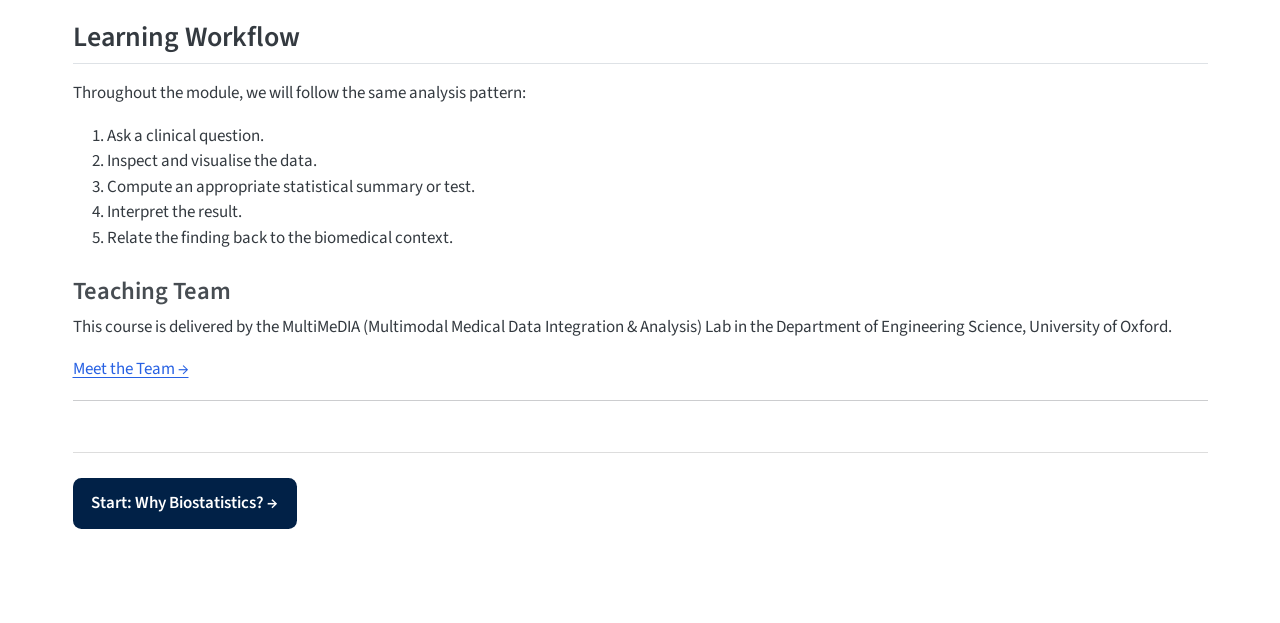
==== commit 03a88069: "Add floating feedback QR code" ====
--- a/docs/index.html
+++ b/docs/index.html
@@ -200,7 +200,7 @@
 <section id="dataset-at-a-glance" class="level2">
 <h2 class="anchored" data-anchor-id="dataset-at-a-glance">Dataset at a Glance</h2>
 <p>The module uses the <strong>processed Cleveland database</strong> from the UCI Heart Disease dataset. The UCI repository describes the Heart Disease dataset as containing four databases, with Cleveland being the processed database most commonly used in machine learning studies.</p>
-<div id="88c553ed" class="cell" data-execution_count="1">
+<div id="704f94c7" class="cell" data-execution_count="1">
 <div class="cell-output cell-output-display">
 <div class="quarto-figure quarto-figure-center">
 <figure class="figure">
@@ -238,6 +238,27 @@
 </section>
 
 </main> <!-- /main -->
+<div class="feedback-qr-float">
+
+    <div class="feedback-qr-header">
+
+        Course Feedback
+
+    </div>
+
+
+
+    <img src="image/Feedback_QR.png" alt="Course Feedback QR Code">
+
+
+
+    <div class="feedback-qr-text">
+
+        Scan to submit feedback
+
+    </div>
+
+</div>
 <script id="quarto-html-after-body" type="application/javascript">
   window.document.addEventListener("DOMContentLoaded", function (event) {
     const icon = "";
--- a/docs/styles.css
+++ b/docs/styles.css
@@ -151,26 +151,44 @@
   margin-bottom: 1rem;
 }
 
-.team-name {
+.feedback-qr-float {
+  position: fixed;
+  right: 1rem;
+  bottom: 1rem;
+  width: 150px;
+  padding: 0.75rem;
+  background: rgba(255, 255, 255, 0.96);
+  border: 1px solid #dddddd;
+  border-radius: 1rem;
+  box-shadow: 0 6px 18px rgba(0, 0, 0, 0.15);
+  z-index: 1200;
   text-align: center;
-  font-size: 1.25rem;
-  font-weight: 700;
-  margin: 0.5rem 0 0.75rem 0;
-  color: #002147;
 }
 
-.home-button {
-  display: inline-block;
-  padding: 0.75rem 1.25rem;
+.feedback-qr-float img {
+  width: 100%;
+  height: auto;
+  display: block;
   border-radius: 0.5rem;
-  background: #002147;
-  color: white !important;
-  text-decoration: none;
-  font-weight: 600;
 }
 
-.home-button:hover {
-  background: #3A7CA5;
-  color: white !important;
-  text-decoration: none;
+.feedback-qr-title {
+  font-size: 0.92rem;
+  font-weight: 700;
+  color: #002147;
+  margin-bottom: 0.45rem;
 }
+
+@media (max-width: 992px) {
+  .feedback-qr-float {
+    width: 120px;
+    right: 0.7rem;
+    bottom: 0.7rem;
+  }
+}
+
+@media (max-width: 768px) {
+  .feedback-qr-float {
+    display: none;
+  }
+}
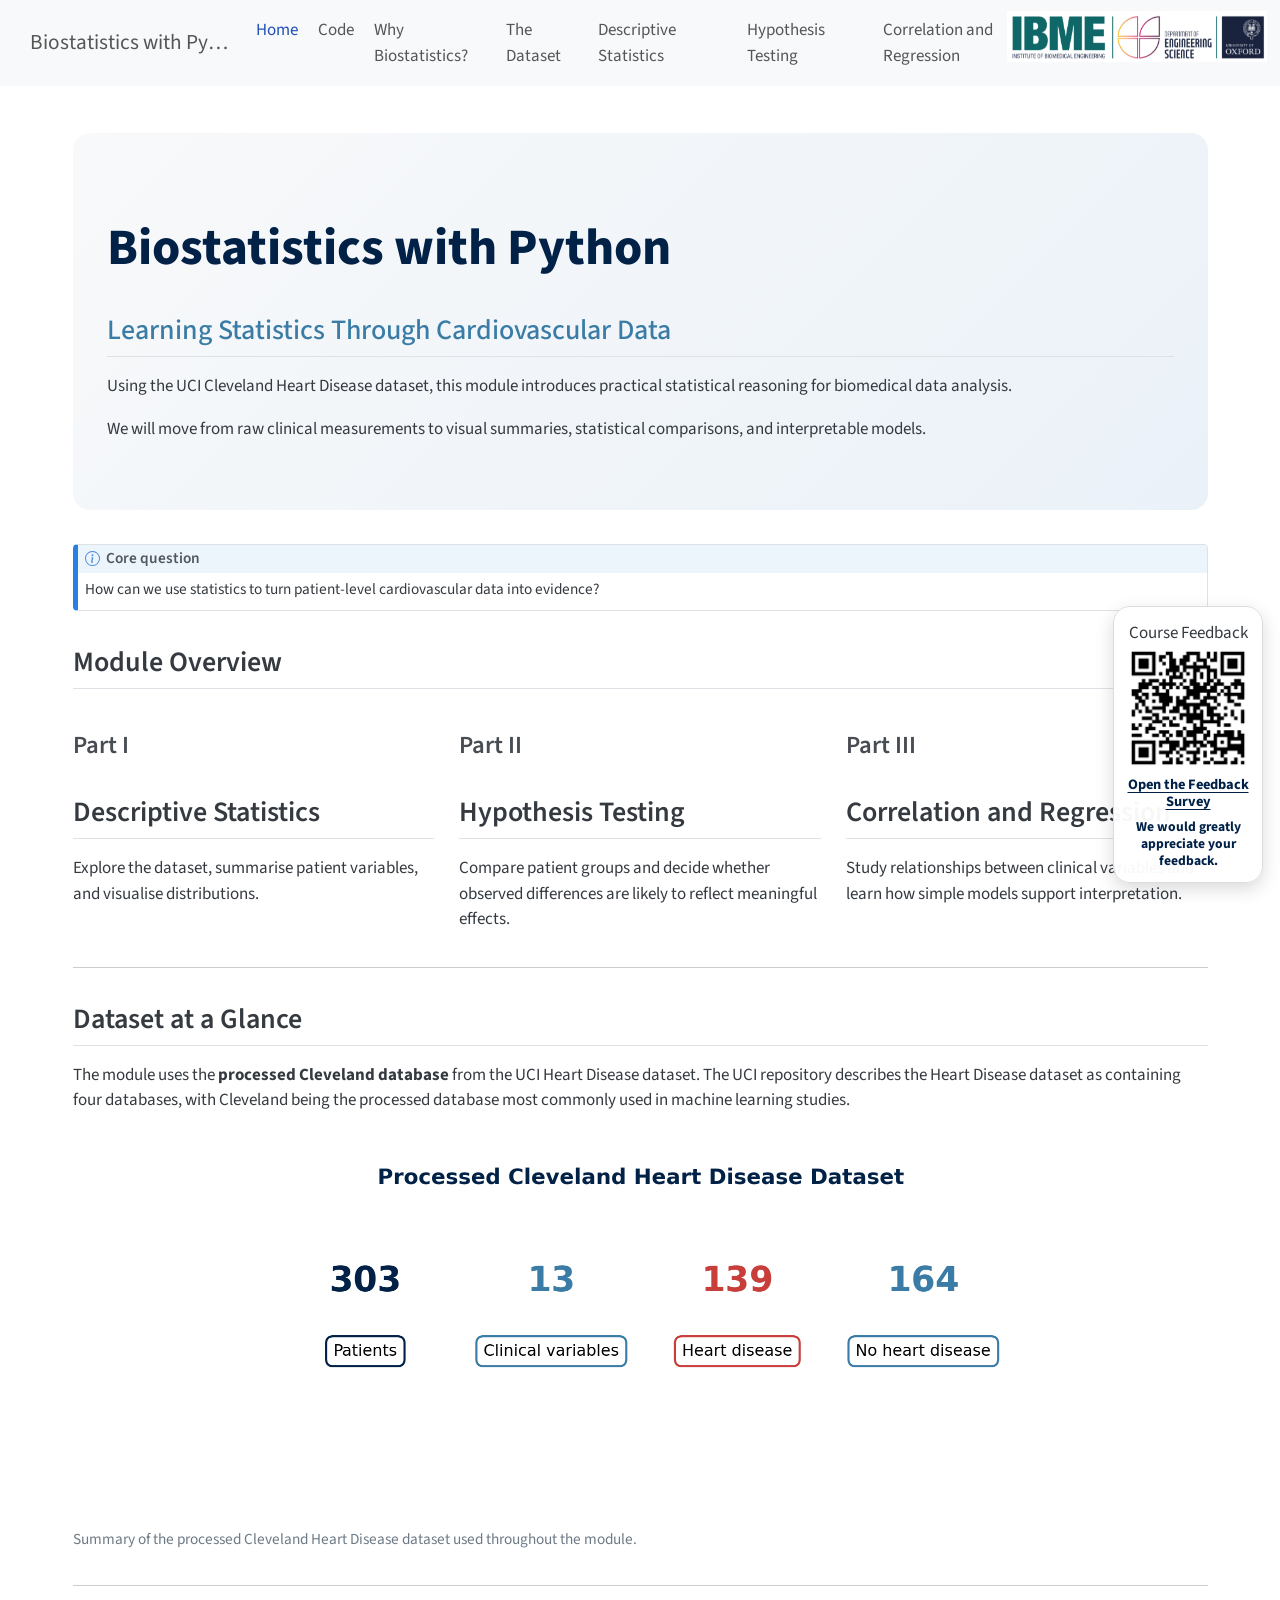
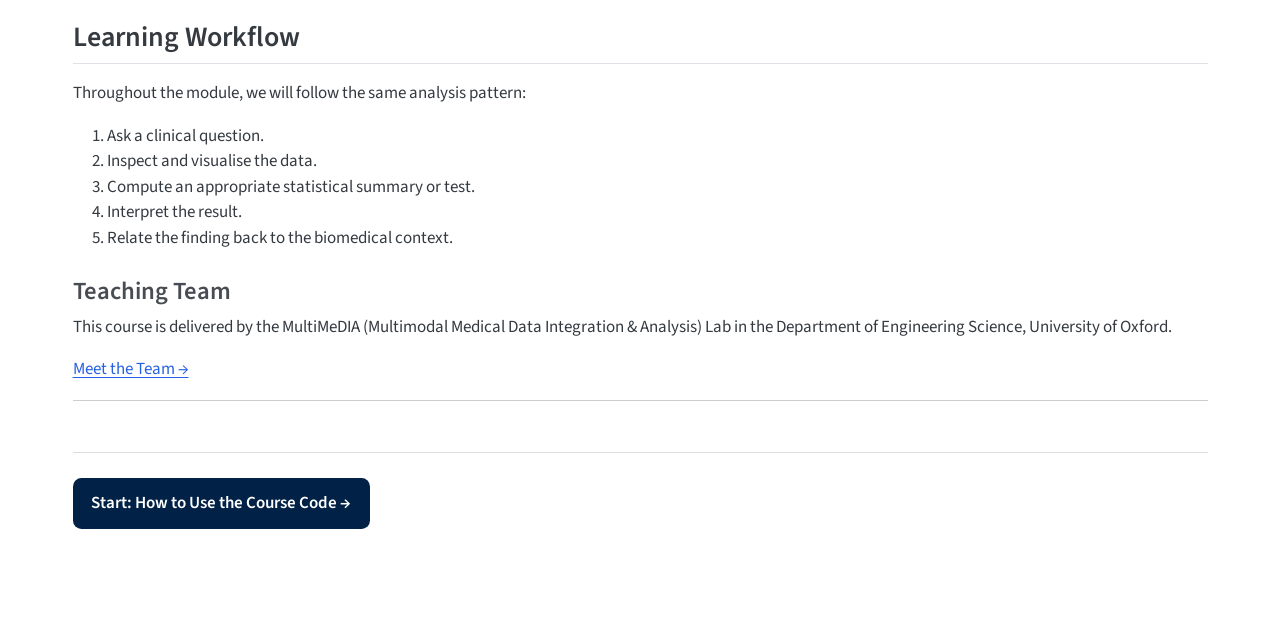
==== commit 5ada6839: "Add Code page" ====
--- a/docs/index.html
+++ b/docs/index.html
@@ -97,6 +97,10 @@
 <span class="menu-text">Home</span></a>
   </li>  
   <li class="nav-item">
+    <a class="nav-link" href="./how-to-use-the-code.html"> 
+<span class="menu-text">Code</span></a>
+  </li>  
+  <li class="nav-item">
     <a class="nav-link" href="./why-biostatistics.html"> 
 <span class="menu-text">Why Biostatistics?</span></a>
   </li>  
@@ -200,7 +204,7 @@
 <section id="dataset-at-a-glance" class="level2">
 <h2 class="anchored" data-anchor-id="dataset-at-a-glance">Dataset at a Glance</h2>
 <p>The module uses the <strong>processed Cleveland database</strong> from the UCI Heart Disease dataset. The UCI repository describes the Heart Disease dataset as containing four databases, with Cleveland being the processed database most commonly used in machine learning studies.</p>
-<div id="704f94c7" class="cell" data-execution_count="1">
+<div id="270af7ff" class="cell" data-execution_count="1">
 <div class="cell-output cell-output-display">
 <div class="quarto-figure quarto-figure-center">
 <figure class="figure">
@@ -230,7 +234,7 @@
 </div>
 <hr>
 <div class="page-navigation column-page">
-<p><a class="nav-button next" href="why-biostatistics.html">Start: Why Biostatistics? →</a></p>
+<p><a class="nav-button next" href="how-to-use-the-code.html">Start: How to Use the Course Code →</a></p>
 </div>
 
 
@@ -252,9 +256,23 @@
 
 
 
-    <div class="feedback-qr-text">
-
-        Scan to submit feedback
+
+
+    <div class="feedback-qr-link">
+
+        <a href="https://forms.office.com/e/cGmBbTxPtE" target="_blank" rel="noopener noreferrer">
+
+            Open the Feedback Survey
+
+        </a>
+
+    </div>
+
+
+
+    <div class="feedback-qr-note">
+
+        <strong>We would greatly appreciate your feedback.</strong>
 
     </div>
 
--- a/docs/styles.css
+++ b/docs/styles.css
@@ -191,4 +191,28 @@
   .feedback-qr-float {
     display: none;
   }
+}
+
+
+.feedback-qr-link {
+  margin-top: 0.4rem;
+  font-size: 0.85rem;
+  line-height: 1.2;
+}
+
+.feedback-qr-link a {
+  font-weight: 700;
+  color: #002147;
+  text-decoration: underline;
+}
+
+.feedback-qr-link a:hover {
+  text-decoration: none;
+}
+
+.feedback-qr-note {
+  margin-top: 0.45rem;
+  font-size: 0.8rem;
+  line-height: 1.25;
+  color: #002147;
 }
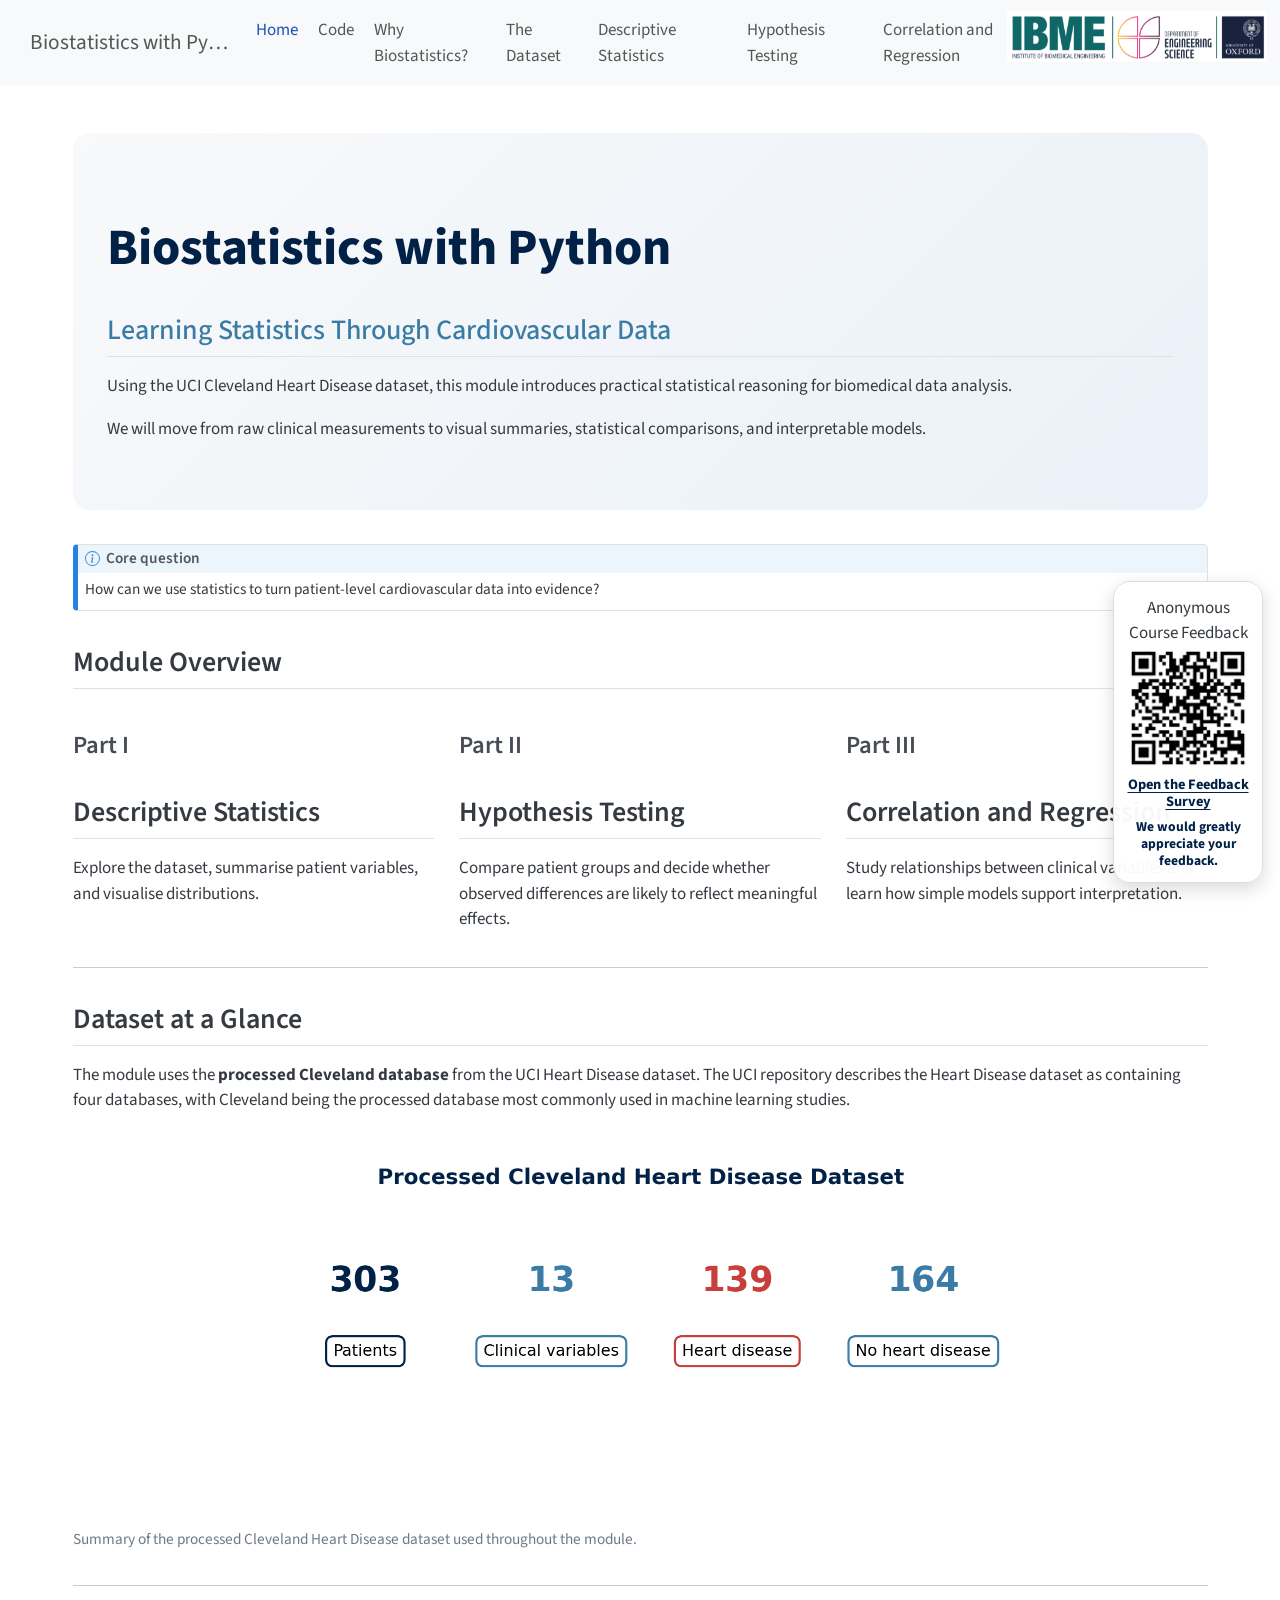
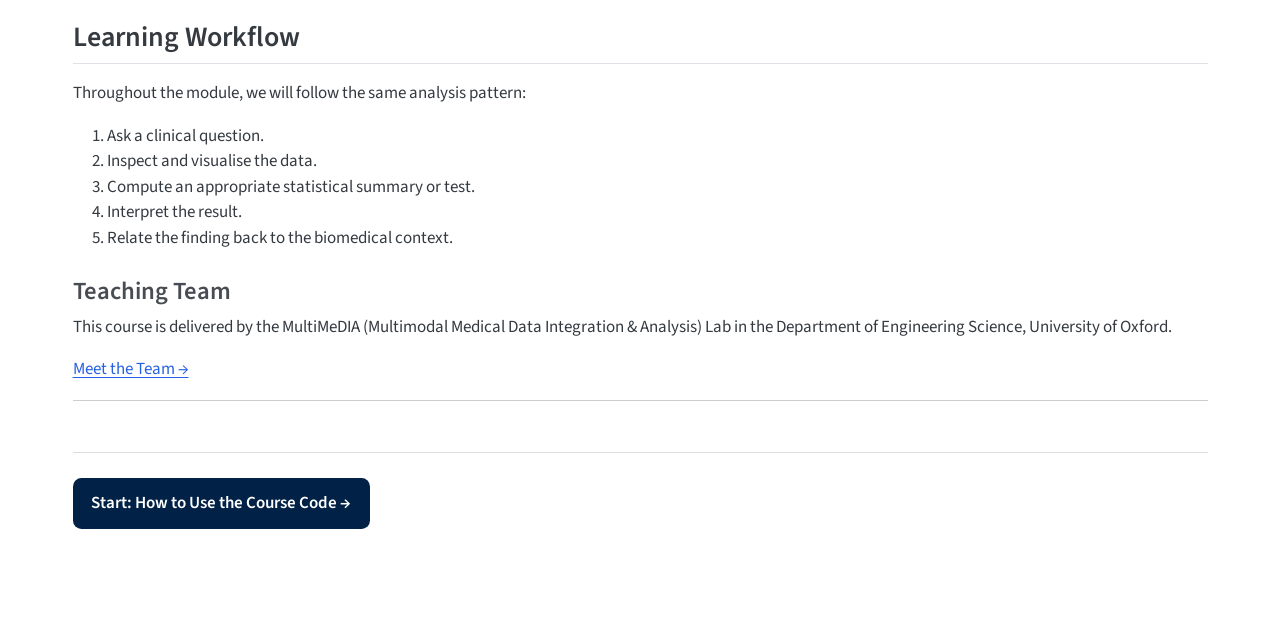
==== commit 9a87dd44: "Anonymous" ====
--- a/docs/index.html
+++ b/docs/index.html
@@ -204,7 +204,7 @@
 <section id="dataset-at-a-glance" class="level2">
 <h2 class="anchored" data-anchor-id="dataset-at-a-glance">Dataset at a Glance</h2>
 <p>The module uses the <strong>processed Cleveland database</strong> from the UCI Heart Disease dataset. The UCI repository describes the Heart Disease dataset as containing four databases, with Cleveland being the processed database most commonly used in machine learning studies.</p>
-<div id="270af7ff" class="cell" data-execution_count="1">
+<div id="628b506c" class="cell" data-execution_count="1">
 <div class="cell-output cell-output-display">
 <div class="quarto-figure quarto-figure-center">
 <figure class="figure">
@@ -246,7 +246,7 @@
 
     <div class="feedback-qr-header">
 
-        Course Feedback
+        Anonymous Course Feedback
 
     </div>
 
